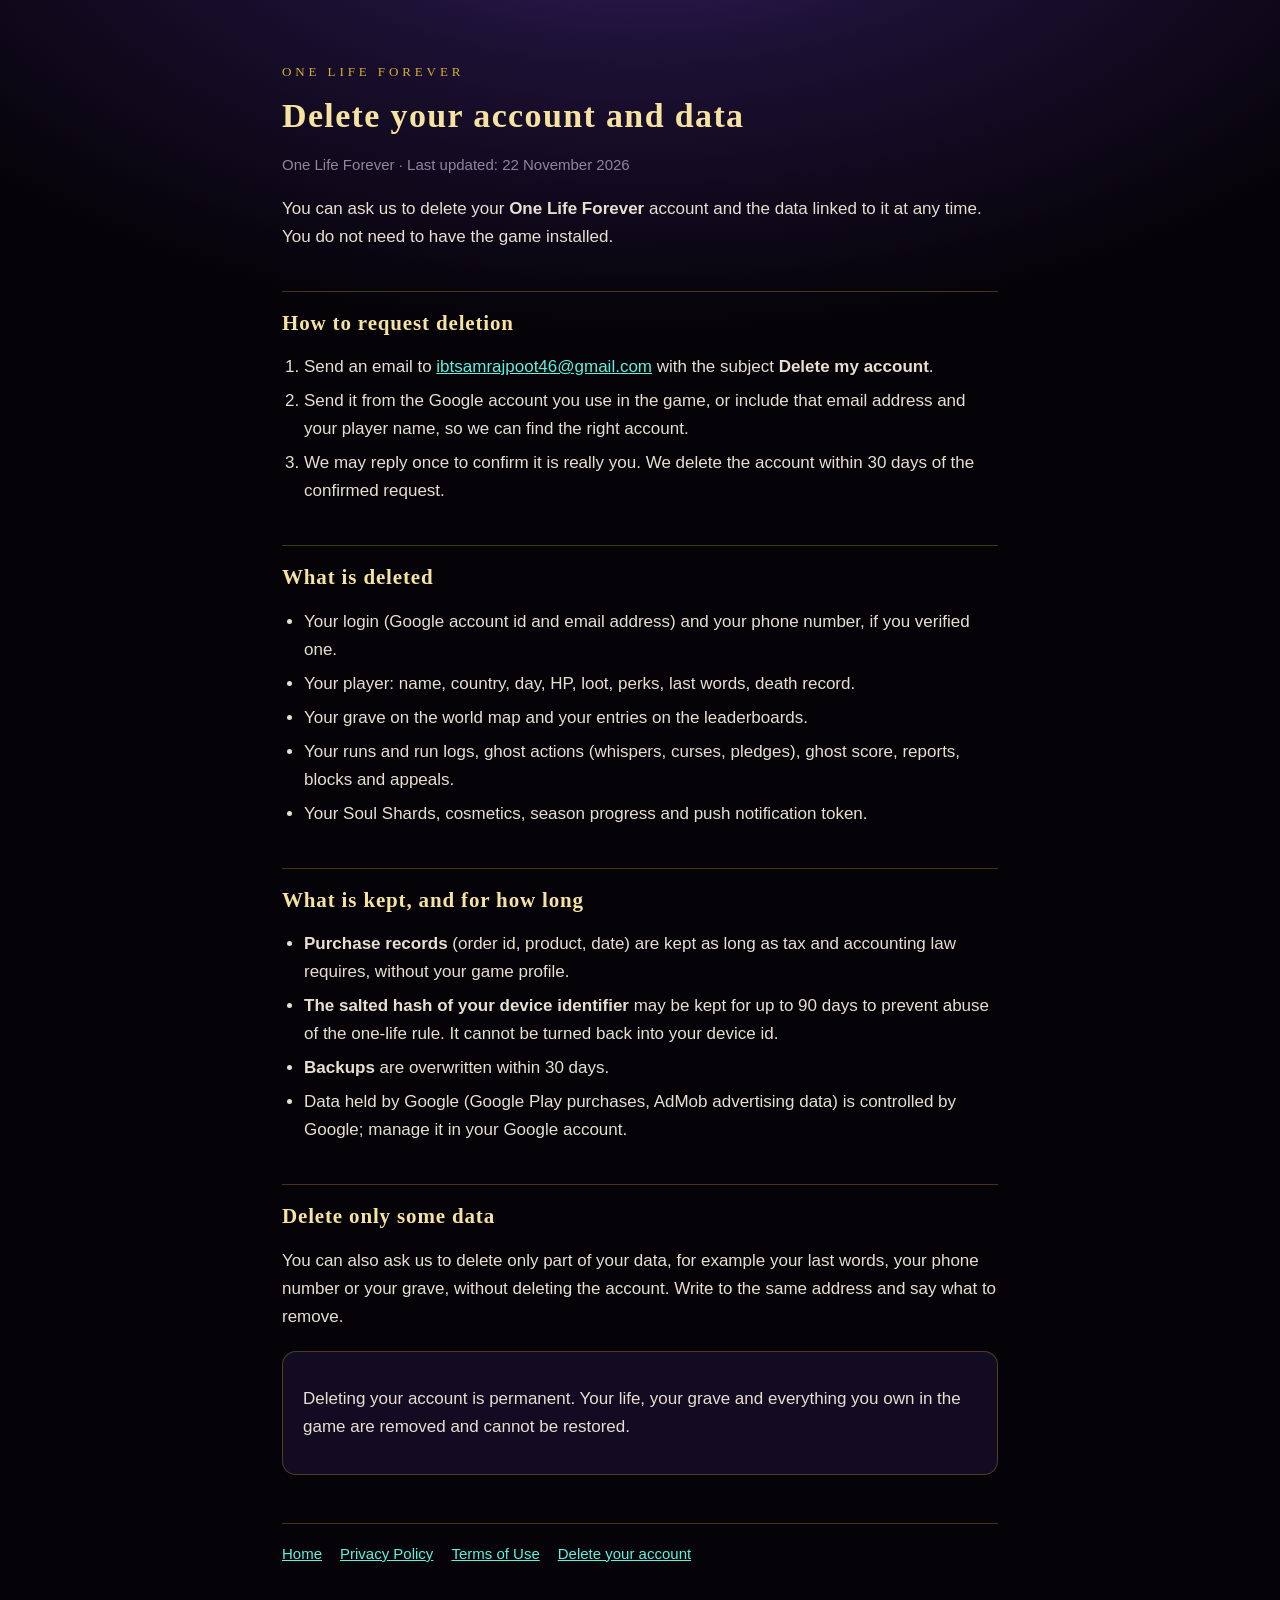
==== delete-account.html @ 53cb864c "One Life Forever: privacy policy, terms of use, account deletion Co-Authored-By: Claude Fable 5.2 <n" ====
<!DOCTYPE html>
<html lang="en">
<head>
<meta charset="utf-8">
<meta name="viewport" content="width=device-width, initial-scale=1">
<title>Delete your account — One Life Forever</title>
<link rel="stylesheet" href="style.css">
</head>
<body>
<main>
<p class="brand">One Life Forever</p>
<h1>Delete your account and data</h1>
<p class="dim">One Life Forever · Last updated: 22 November 2026</p>
<p>You can ask us to delete your <strong>One Life Forever</strong> account and the data linked to it at any time. You do not need to have the game installed.</p>

<h2>How to request deletion</h2>
<ol>
<li>Send an email to <a href="mailto:ibtsamrajpoot46@gmail.com">ibtsamrajpoot46@gmail.com</a> with the subject <strong>Delete my account</strong>.</li>
<li>Send it from the Google account you use in the game, or include that email address and your player name, so we can find the right account.</li>
<li>We may reply once to confirm it is really you. We delete the account within 30 days of the confirmed request.</li>
</ol>

<h2>What is deleted</h2>
<ul>
<li>Your login (Google account id and email address) and your phone number, if you verified one.</li>
<li>Your player: name, country, day, HP, loot, perks, last words, death record.</li>
<li>Your grave on the world map and your entries on the leaderboards.</li>
<li>Your runs and run logs, ghost actions (whispers, curses, pledges), ghost score, reports, blocks and appeals.</li>
<li>Your Soul Shards, cosmetics, season progress and push notification token.</li>
</ul>

<h2>What is kept, and for how long</h2>
<ul>
<li><strong>Purchase records</strong> (order id, product, date) are kept as long as tax and accounting law requires, without your game profile.</li>
<li><strong>The salted hash of your device identifier</strong> may be kept for up to 90 days to prevent abuse of the one-life rule. It cannot be turned back into your device id.</li>
<li><strong>Backups</strong> are overwritten within 30 days.</li>
<li>Data held by Google (Google Play purchases, AdMob advertising data) is controlled by Google; manage it in your Google account.</li>
</ul>

<h2>Delete only some data</h2>
<p>You can also ask us to delete only part of your data, for example your last words, your phone number or your grave, without deleting the account. Write to the same address and say what to remove.</p>

<div class="box"><p>Deleting your account is permanent. Your life, your grave and everything you own in the game are removed and cannot be restored.</p></div>
<nav><a href="index.html">Home</a><a href="privacy.html">Privacy Policy</a><a href="terms.html">Terms of Use</a><a href="delete-account.html">Delete your account</a></nav>
</main>
</body>
</html>
---- style.css ----
:root { color-scheme: dark; }
* { box-sizing: border-box; }
body {
  margin: 0; background: #050308; color: #e8dfd0;
  font: 17px/1.65 -apple-system, BlinkMacSystemFont, "Segoe UI", Roboto, Helvetica, Arial, sans-serif;
  background-image: radial-gradient(900px 500px at 50% -10%, #3b2470 0%, #1c1033 45%, #050308 100%);
  background-repeat: no-repeat;
}
main { max-width: 760px; margin: 0 auto; padding: 48px 22px 72px; }
h1, h2 { font-family: Cinzel, Georgia, "Times New Roman", serif; color: #f6e3a1; letter-spacing: 0.04em; line-height: 1.25; }
h1 { font-size: 34px; margin: 0 0 6px; }
h2 { font-size: 21px; margin: 40px 0 8px; padding-top: 18px; border-top: 1px solid rgba(212, 175, 55, 0.3); }
p, li { color: #e8dfd0; }
ul, ol { padding-left: 22px; }
li { margin: 6px 0; }
a { color: #5ef2e0; }
.brand { font-family: Cinzel, Georgia, serif; color: #d4af37; letter-spacing: 0.3em; font-size: 13px; text-transform: uppercase; }
.dim { color: #8f869c; font-size: 15px; }
.box { background: rgba(38, 24, 70, 0.42); border: 1px solid rgba(212, 175, 55, 0.3); border-radius: 14px; padding: 16px 20px; margin: 20px 0; }
table { width: 100%; border-collapse: collapse; margin: 12px 0; font-size: 16px; }
th, td { text-align: left; vertical-align: top; padding: 9px 10px; border-bottom: 1px solid rgba(143, 111, 224, 0.28); }
th { color: #f6e3a1; font-weight: 600; }
nav { margin-top: 48px; padding-top: 18px; border-top: 1px solid rgba(212, 175, 55, 0.3); font-size: 15px; }
nav a { margin-right: 18px; }
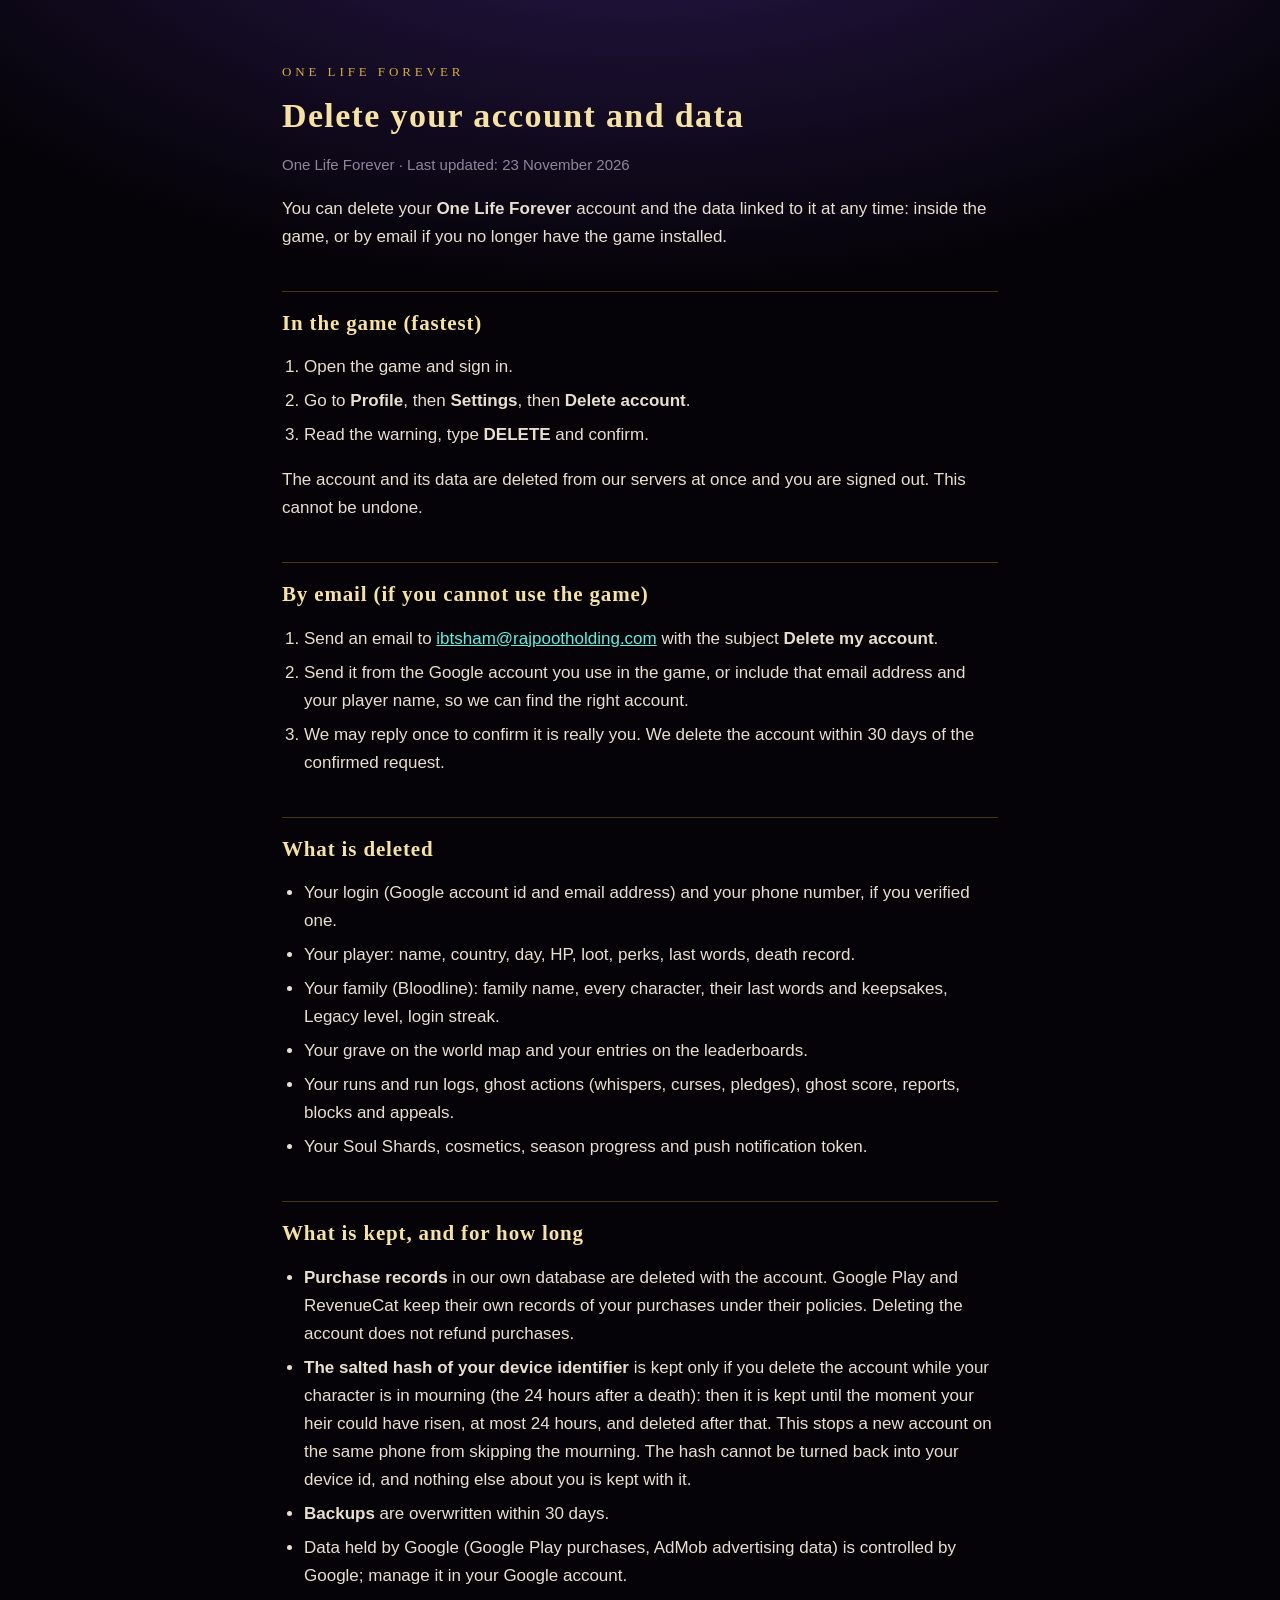
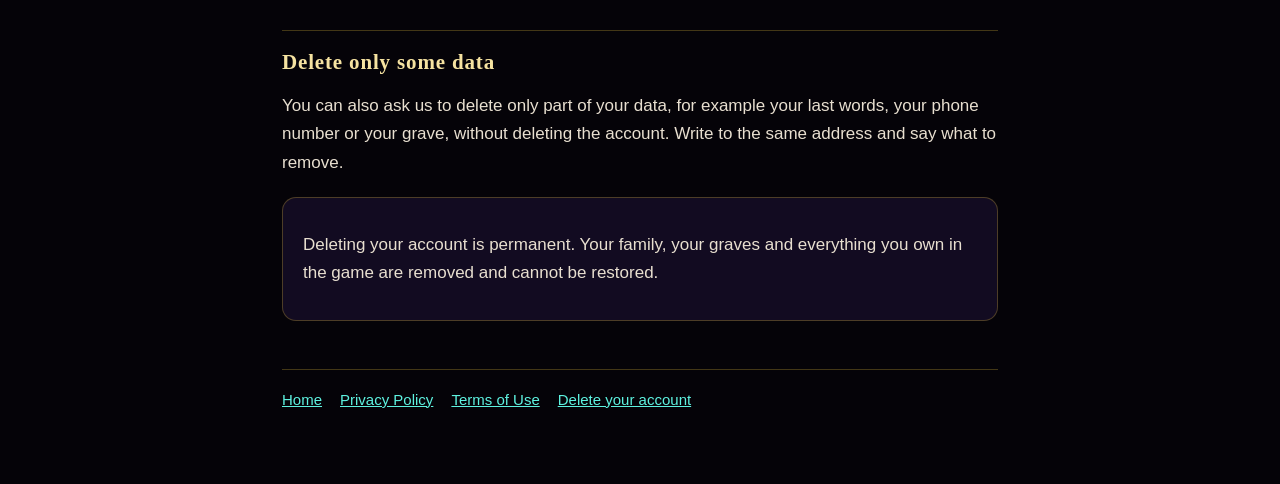
==== commit c721b30c: "In-app account deletion, Bloodline data, mourning device hash, new contact address" ====
--- a/delete-account.html
+++ b/delete-account.html
@@ -10,12 +10,20 @@
 <main>
 <p class="brand">One Life Forever</p>
 <h1>Delete your account and data</h1>
-<p class="dim">One Life Forever · Last updated: 22 November 2026</p>
-<p>You can ask us to delete your <strong>One Life Forever</strong> account and the data linked to it at any time. You do not need to have the game installed.</p>
+<p class="dim">One Life Forever · Last updated: 23 November 2026</p>
+<p>You can delete your <strong>One Life Forever</strong> account and the data linked to it at any time: inside the game, or by email if you no longer have the game installed.</p>
 
-<h2>How to request deletion</h2>
+<h2>In the game (fastest)</h2>
 <ol>
-<li>Send an email to <a href="mailto:ibtsamrajpoot46@gmail.com">ibtsamrajpoot46@gmail.com</a> with the subject <strong>Delete my account</strong>.</li>
+<li>Open the game and sign in.</li>
+<li>Go to <strong>Profile</strong>, then <strong>Settings</strong>, then <strong>Delete account</strong>.</li>
+<li>Read the warning, type <strong>DELETE</strong> and confirm.</li>
+</ol>
+<p>The account and its data are deleted from our servers at once and you are signed out. This cannot be undone.</p>
+
+<h2>By email (if you cannot use the game)</h2>
+<ol>
+<li>Send an email to <a href="mailto:ibtsham@rajpootholding.com">ibtsham@rajpootholding.com</a> with the subject <strong>Delete my account</strong>.</li>
 <li>Send it from the Google account you use in the game, or include that email address and your player name, so we can find the right account.</li>
 <li>We may reply once to confirm it is really you. We delete the account within 30 days of the confirmed request.</li>
 </ol>
@@ -24,6 +32,7 @@
 <ul>
 <li>Your login (Google account id and email address) and your phone number, if you verified one.</li>
 <li>Your player: name, country, day, HP, loot, perks, last words, death record.</li>
+<li>Your family (Bloodline): family name, every character, their last words and keepsakes, Legacy level, login streak.</li>
 <li>Your grave on the world map and your entries on the leaderboards.</li>
 <li>Your runs and run logs, ghost actions (whispers, curses, pledges), ghost score, reports, blocks and appeals.</li>
 <li>Your Soul Shards, cosmetics, season progress and push notification token.</li>
@@ -31,8 +40,8 @@
 
 <h2>What is kept, and for how long</h2>
 <ul>
-<li><strong>Purchase records</strong> (order id, product, date) are kept as long as tax and accounting law requires, without your game profile.</li>
-<li><strong>The salted hash of your device identifier</strong> may be kept for up to 90 days to prevent abuse of the one-life rule. It cannot be turned back into your device id.</li>
+<li><strong>Purchase records</strong> in our own database are deleted with the account. Google Play and RevenueCat keep their own records of your purchases under their policies. Deleting the account does not refund purchases.</li>
+<li><strong>The salted hash of your device identifier</strong> is kept only if you delete the account while your character is in mourning (the 24 hours after a death): then it is kept until the moment your heir could have risen, at most 24 hours, and deleted after that. This stops a new account on the same phone from skipping the mourning. The hash cannot be turned back into your device id, and nothing else about you is kept with it.</li>
 <li><strong>Backups</strong> are overwritten within 30 days.</li>
 <li>Data held by Google (Google Play purchases, AdMob advertising data) is controlled by Google; manage it in your Google account.</li>
 </ul>
@@ -40,7 +49,7 @@
 <h2>Delete only some data</h2>
 <p>You can also ask us to delete only part of your data, for example your last words, your phone number or your grave, without deleting the account. Write to the same address and say what to remove.</p>
 
-<div class="box"><p>Deleting your account is permanent. Your life, your grave and everything you own in the game are removed and cannot be restored.</p></div>
+<div class="box"><p>Deleting your account is permanent. Your family, your graves and everything you own in the game are removed and cannot be restored.</p></div>
 <nav><a href="index.html">Home</a><a href="privacy.html">Privacy Policy</a><a href="terms.html">Terms of Use</a><a href="delete-account.html">Delete your account</a></nav>
 </main>
 </body>
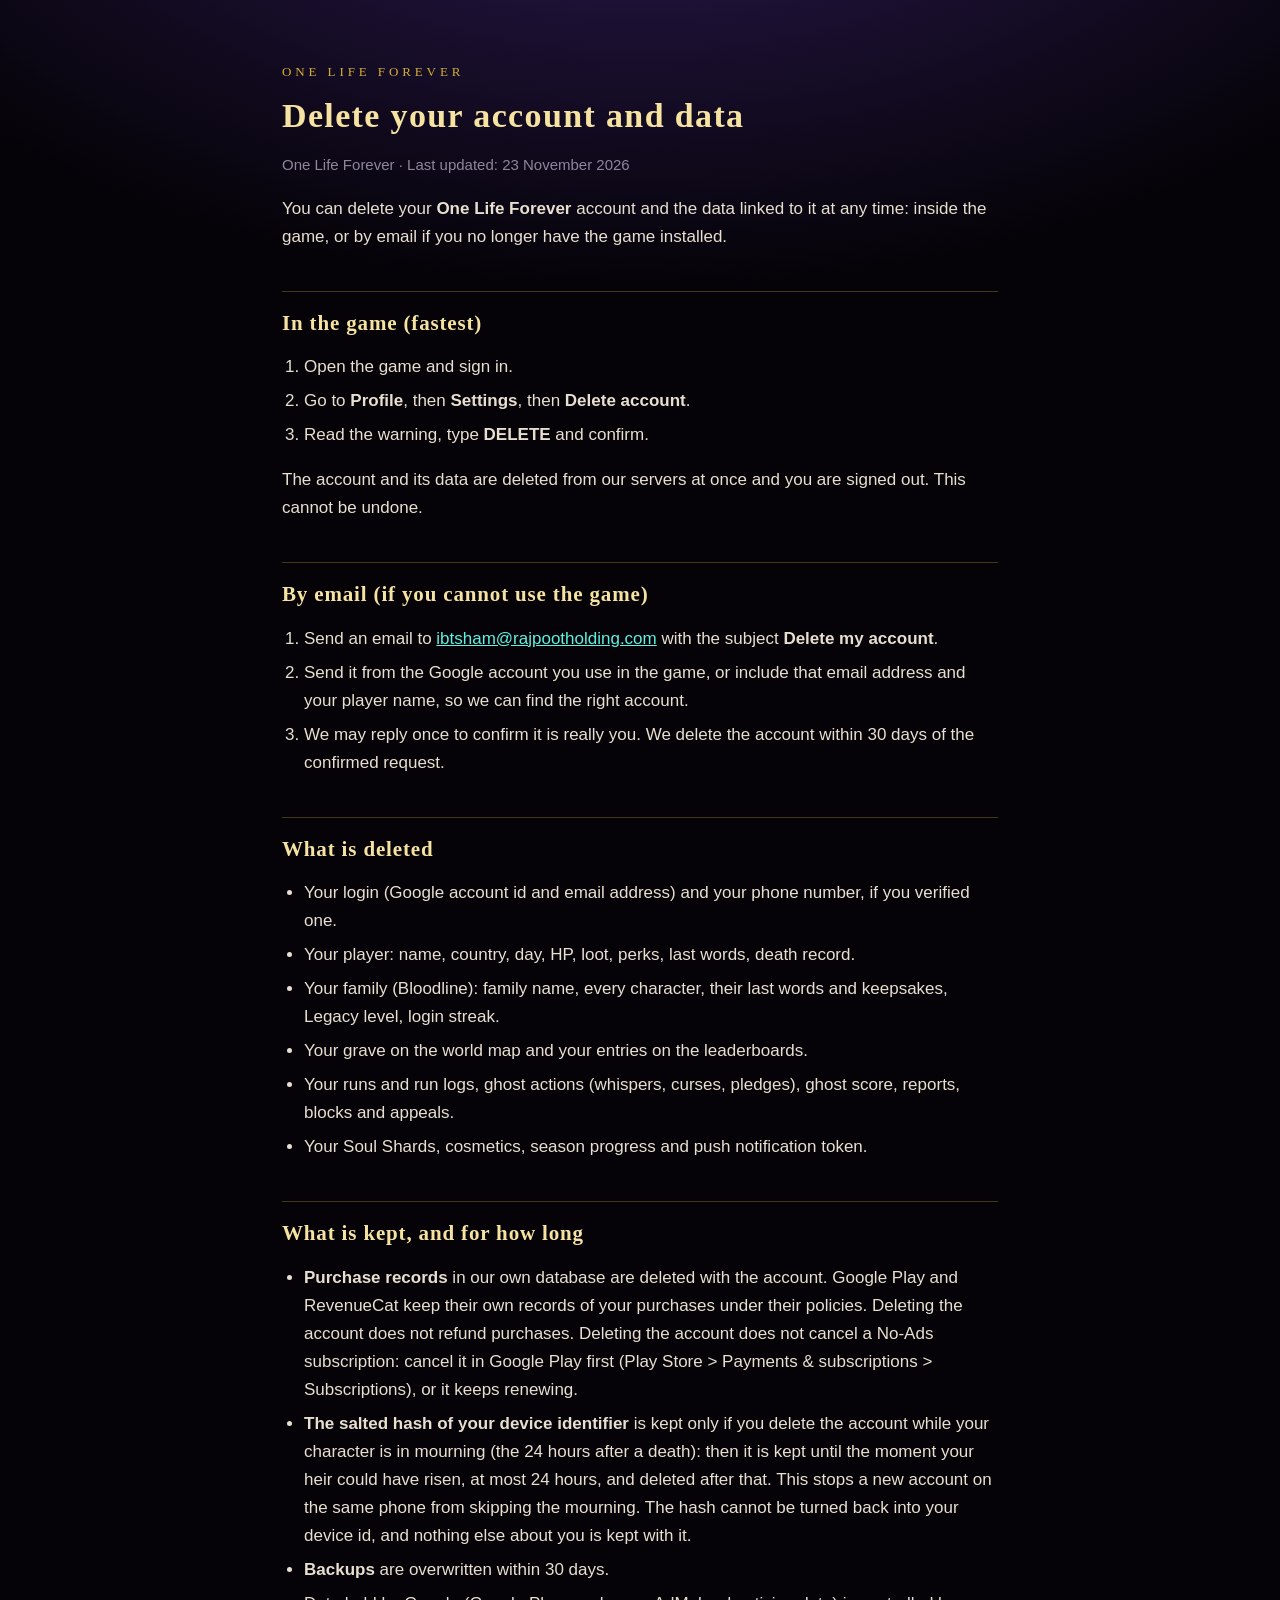
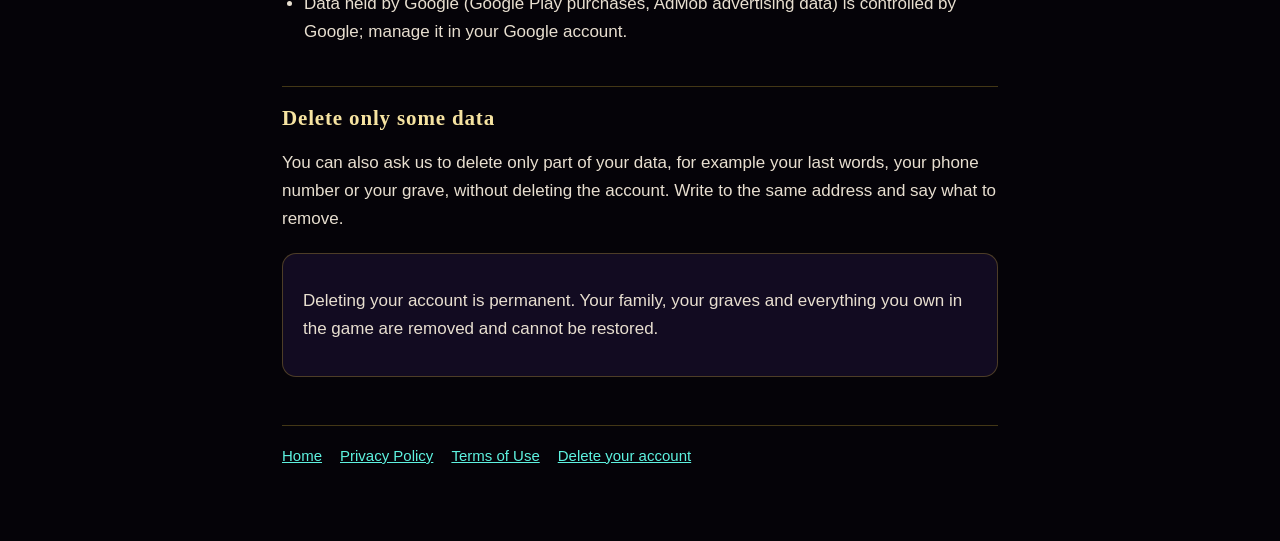
==== commit 6d02a7c8: "Delete account: a subscription must be cancelled in Google Play" ====
--- a/delete-account.html
+++ b/delete-account.html
@@ -40,7 +40,7 @@
 
 <h2>What is kept, and for how long</h2>
 <ul>
-<li><strong>Purchase records</strong> in our own database are deleted with the account. Google Play and RevenueCat keep their own records of your purchases under their policies. Deleting the account does not refund purchases.</li>
+<li><strong>Purchase records</strong> in our own database are deleted with the account. Google Play and RevenueCat keep their own records of your purchases under their policies. Deleting the account does not refund purchases. Deleting the account does not cancel a No-Ads subscription: cancel it in Google Play first (Play Store &gt; Payments &amp; subscriptions &gt; Subscriptions), or it keeps renewing.</li>
 <li><strong>The salted hash of your device identifier</strong> is kept only if you delete the account while your character is in mourning (the 24 hours after a death): then it is kept until the moment your heir could have risen, at most 24 hours, and deleted after that. This stops a new account on the same phone from skipping the mourning. The hash cannot be turned back into your device id, and nothing else about you is kept with it.</li>
 <li><strong>Backups</strong> are overwritten within 30 days.</li>
 <li>Data held by Google (Google Play purchases, AdMob advertising data) is controlled by Google; manage it in your Google account.</li>
